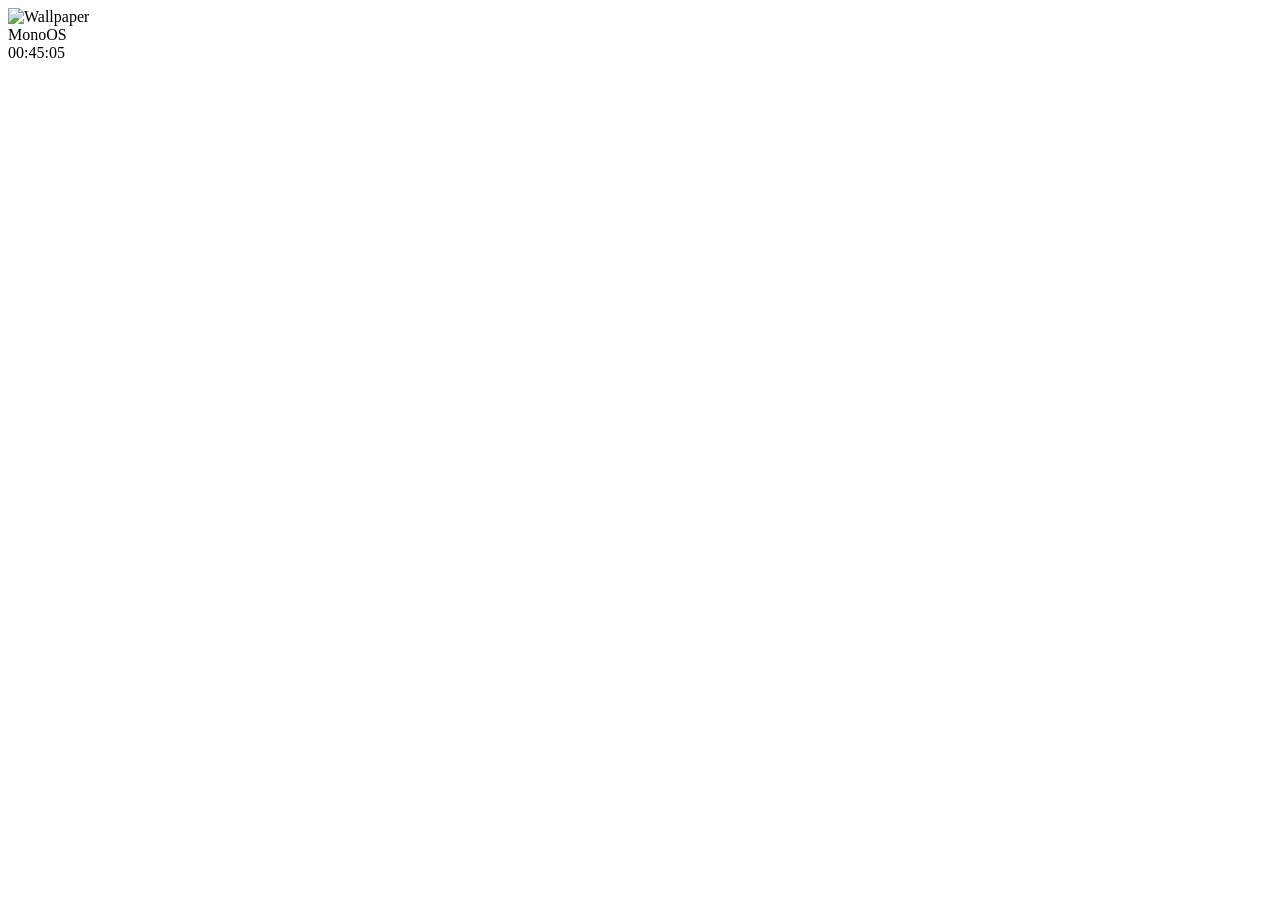
==== public/index.html @ ebe12a15 "some stuff" ====
<!DOCTYPE html>
<html lang="en">
<head>
    <meta charset="UTF-8">
    <meta name="viewport" content="width=device-width, initial-scale=1.0">
    <title>MonoOS</title>
    <script src="https://cdn.tailwindcss.com"></script>
</head>

<body class="h-screen w-screen overflow-hidden flex flex-col font-mono text-gray-800">

    <img src="assets/images/background.jpg" class="fixed inset-0 w-full h-full object-cover -z-50" alt="Wallpaper">

    <div id="menubar" class="h-8 bg-white/30 backdrop-blur-md border-b border-white/50 flex items-center justify-between px-4 z-50">
        <span class="font-semibold text-sm">MonoOS</span>
        <div id="clock" class="text-sm tabular-nums">--:--</div>
    </div>

    <div id="desktop" class="relative flex-grow overflow-hidden">
        </div>

    <div id="appbar" class="absolute bottom-4 left-1/2 -translate-x-1/2 h-16 px-6 bg-white/30 backdrop-blur-md border border-white/50 rounded-3xl shadow-xl flex items-center justify-center gap-4 z-50">
        <div id="notepad" class="w-10 h-10 bg-blue-500 rounded-xl cursor-pointer hover:scale-105 transition-transform"></div>
        <div id="aboutme" class="w-10 h-10 bg-purple-500 rounded-xl cursor-pointer hover:scale-105 transition-transform"></div>
        <div id="terminal" class="w-10 h-10 bg-green-500 rounded-xl cursor-pointer hover:scale-105 transition-transform"></div>
    </div>

    <script src="script.js"></script>
</body>
</html>
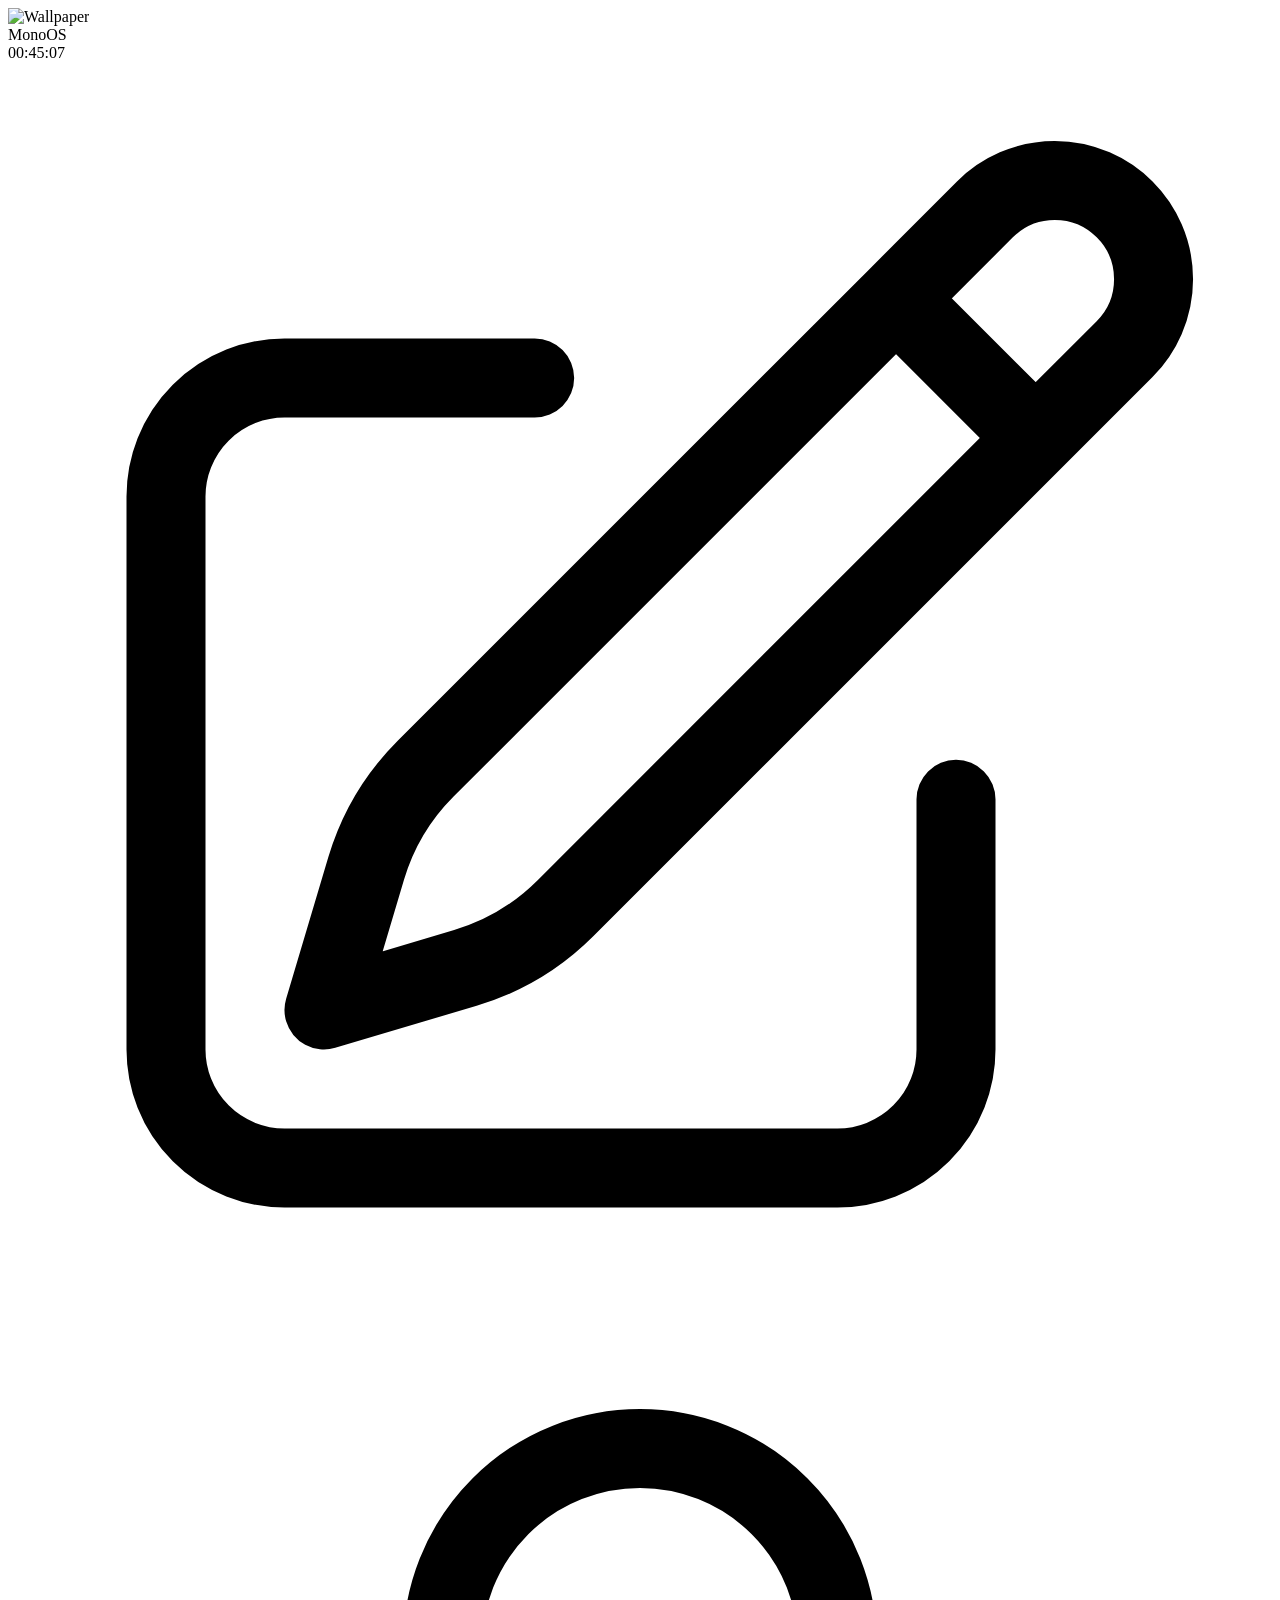
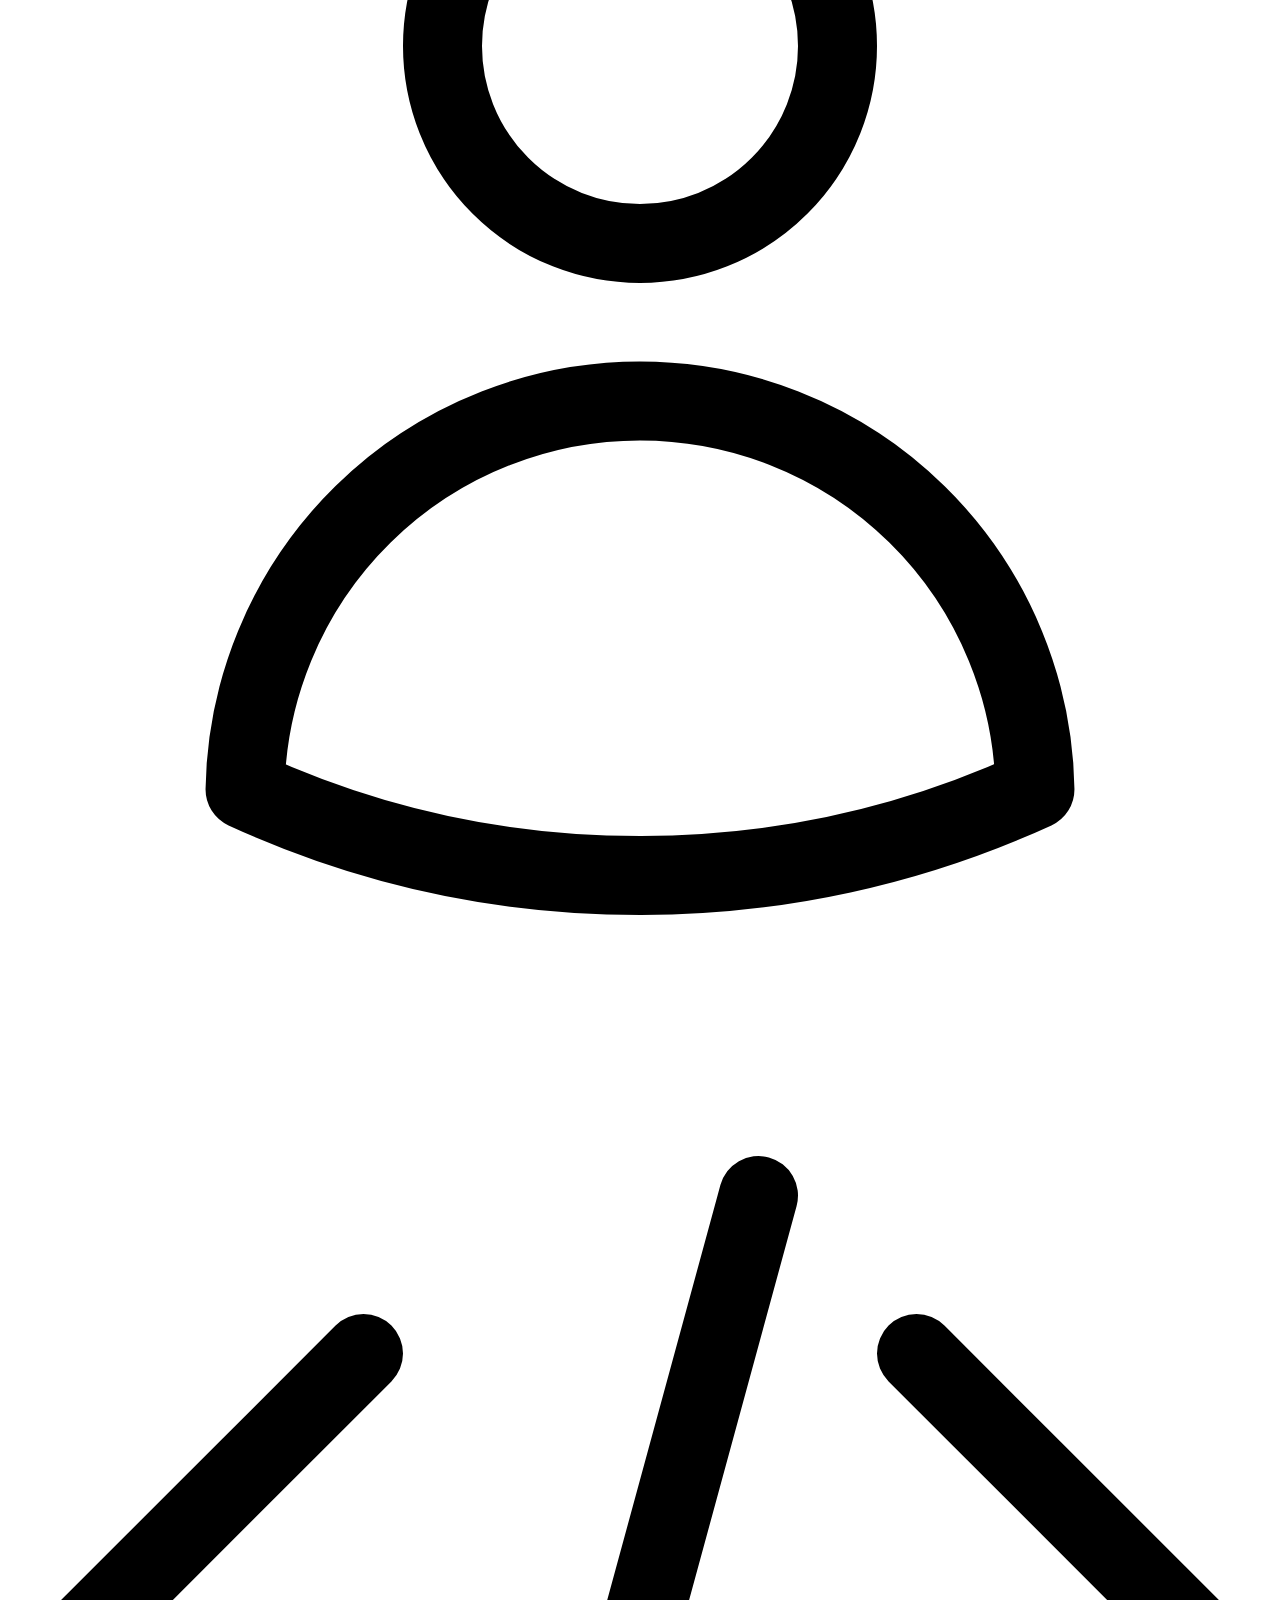
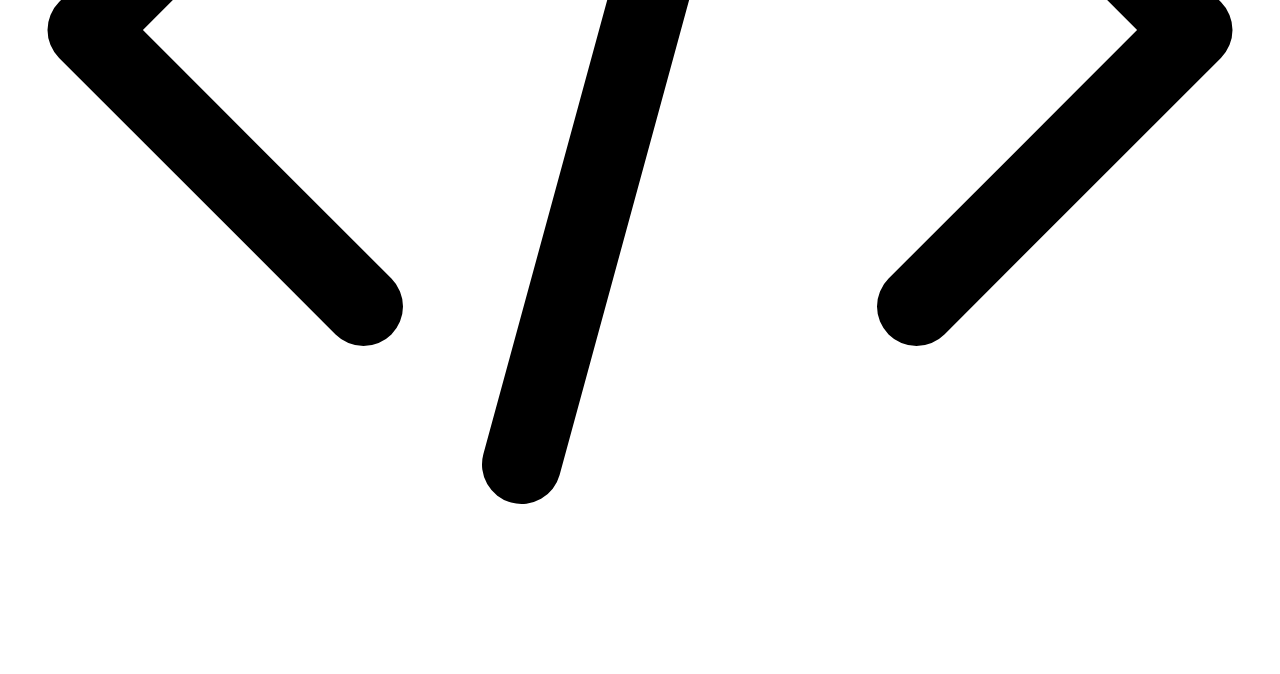
==== commit fd5e5c7b: "add icons" ====
--- a/public/index.html
+++ b/public/index.html
@@ -20,10 +20,25 @@
         </div>
 
     <div id="appbar" class="absolute bottom-4 left-1/2 -translate-x-1/2 h-16 px-6 bg-white/30 backdrop-blur-md border border-white/50 rounded-3xl shadow-xl flex items-center justify-center gap-4 z-50">
-        <div id="notepad" class="w-10 h-10 bg-blue-500 rounded-xl cursor-pointer hover:scale-105 transition-transform"></div>
-        <div id="aboutme" class="w-10 h-10 bg-purple-500 rounded-xl cursor-pointer hover:scale-105 transition-transform"></div>
-        <div id="terminal" class="w-10 h-10 bg-green-500 rounded-xl cursor-pointer hover:scale-105 transition-transform"></div>
+    
+    <div id="notepad" class="w-10 h-10 bg-blue-500 rounded-xl flex items-center justify-center cursor-pointer hover:scale-105 transition-transform text-white">
+        <svg xmlns="http://www.w3.org/2000/svg" fill="none" viewBox="0 0 24 24" stroke-width="1.5" stroke="currentColor" class="w-6 h-6">
+            <path stroke-linecap="round" stroke-linejoin="round" d="m16.862 4.487 1.687-1.688a1.875 1.875 0 1 1 2.652 2.652L10.582 16.07a4.5 4.5 0 0 1-1.897 1.13L6 18l.8-2.685a4.5 4.5 0 0 1 1.13-1.897l8.932-8.931Zm0 0L19.5 7.125M18 14v4.75A2.25 2.25 0 0 1 15.75 21H5.25A2.25 2.25 0 0 1 3 18.75V8.25A2.25 2.25 0 0 1 5.25 6H10" />
+        </svg>
     </div>
+
+    <div id="aboutme" class="w-10 h-10 bg-purple-500 rounded-xl flex items-center justify-center cursor-pointer hover:scale-105 transition-transform text-white">
+        <svg xmlns="http://www.w3.org/2000/svg" fill="none" viewBox="0 0 24 24" stroke-width="1.5" stroke="currentColor" class="w-6 h-6">
+            <path stroke-linecap="round" stroke-linejoin="round" d="M15.75 6a3.75 3.75 0 1 1-7.5 0 3.75 3.75 0 0 1 7.5 0ZM4.501 20.118a7.5 7.5 0 0 1 14.998 0A17.933 17.933 0 0 1 12 21.75c-2.676 0-5.216-.584-7.499-1.632Z" />
+        </svg>
+    </div>
+
+    <div id="terminal" class="w-10 h-10 bg-green-500 rounded-xl flex items-center justify-center cursor-pointer hover:scale-105 transition-transform text-white">
+        <svg xmlns="http://www.w3.org/2000/svg" fill="none" viewBox="0 0 24 24" stroke-width="1.5" stroke="currentColor" class="w-6 h-6">
+            <path stroke-linecap="round" stroke-linejoin="round" d="M17.25 6.75 22.5 12l-5.25 5.25m-10.5 0L1.5 12l5.25-5.25m7.5-3-4.5 16.5" />
+        </svg>
+    </div>
+</div>
 
     <script src="script.js"></script>
 </body>
